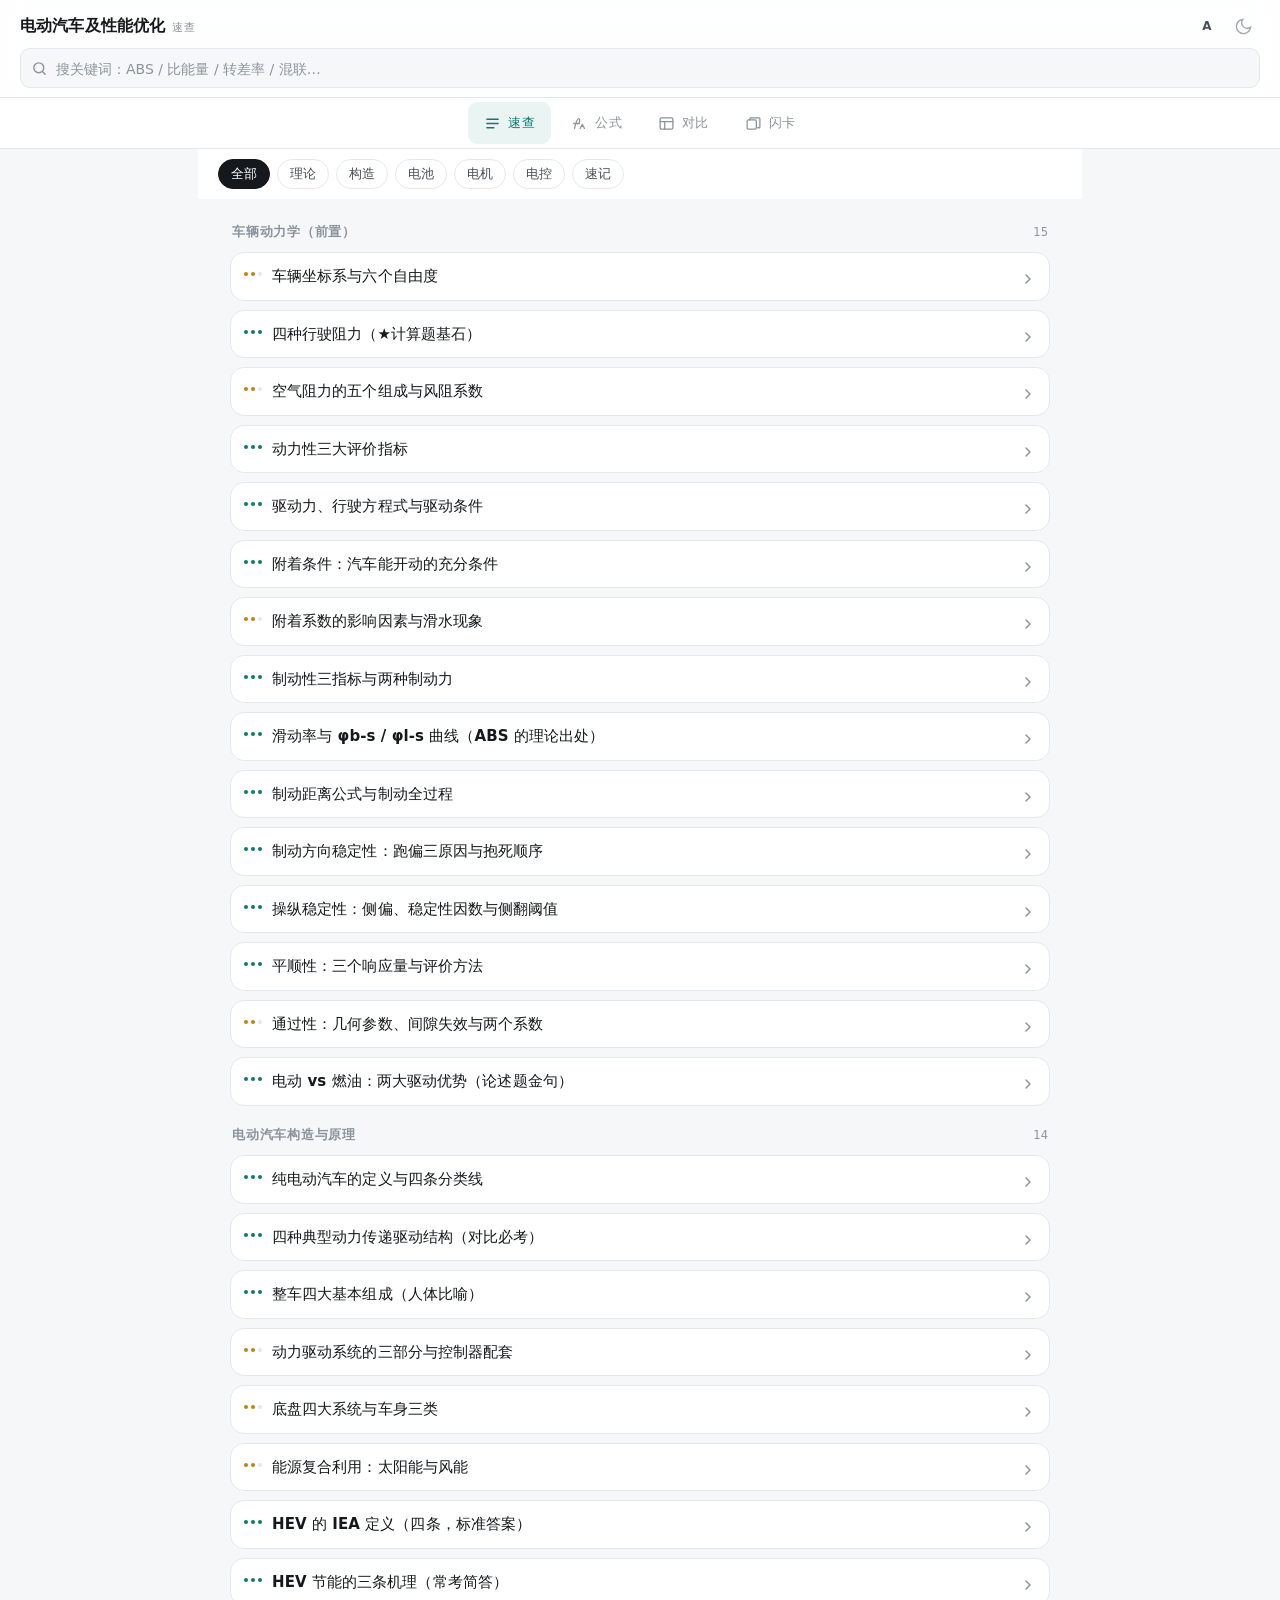
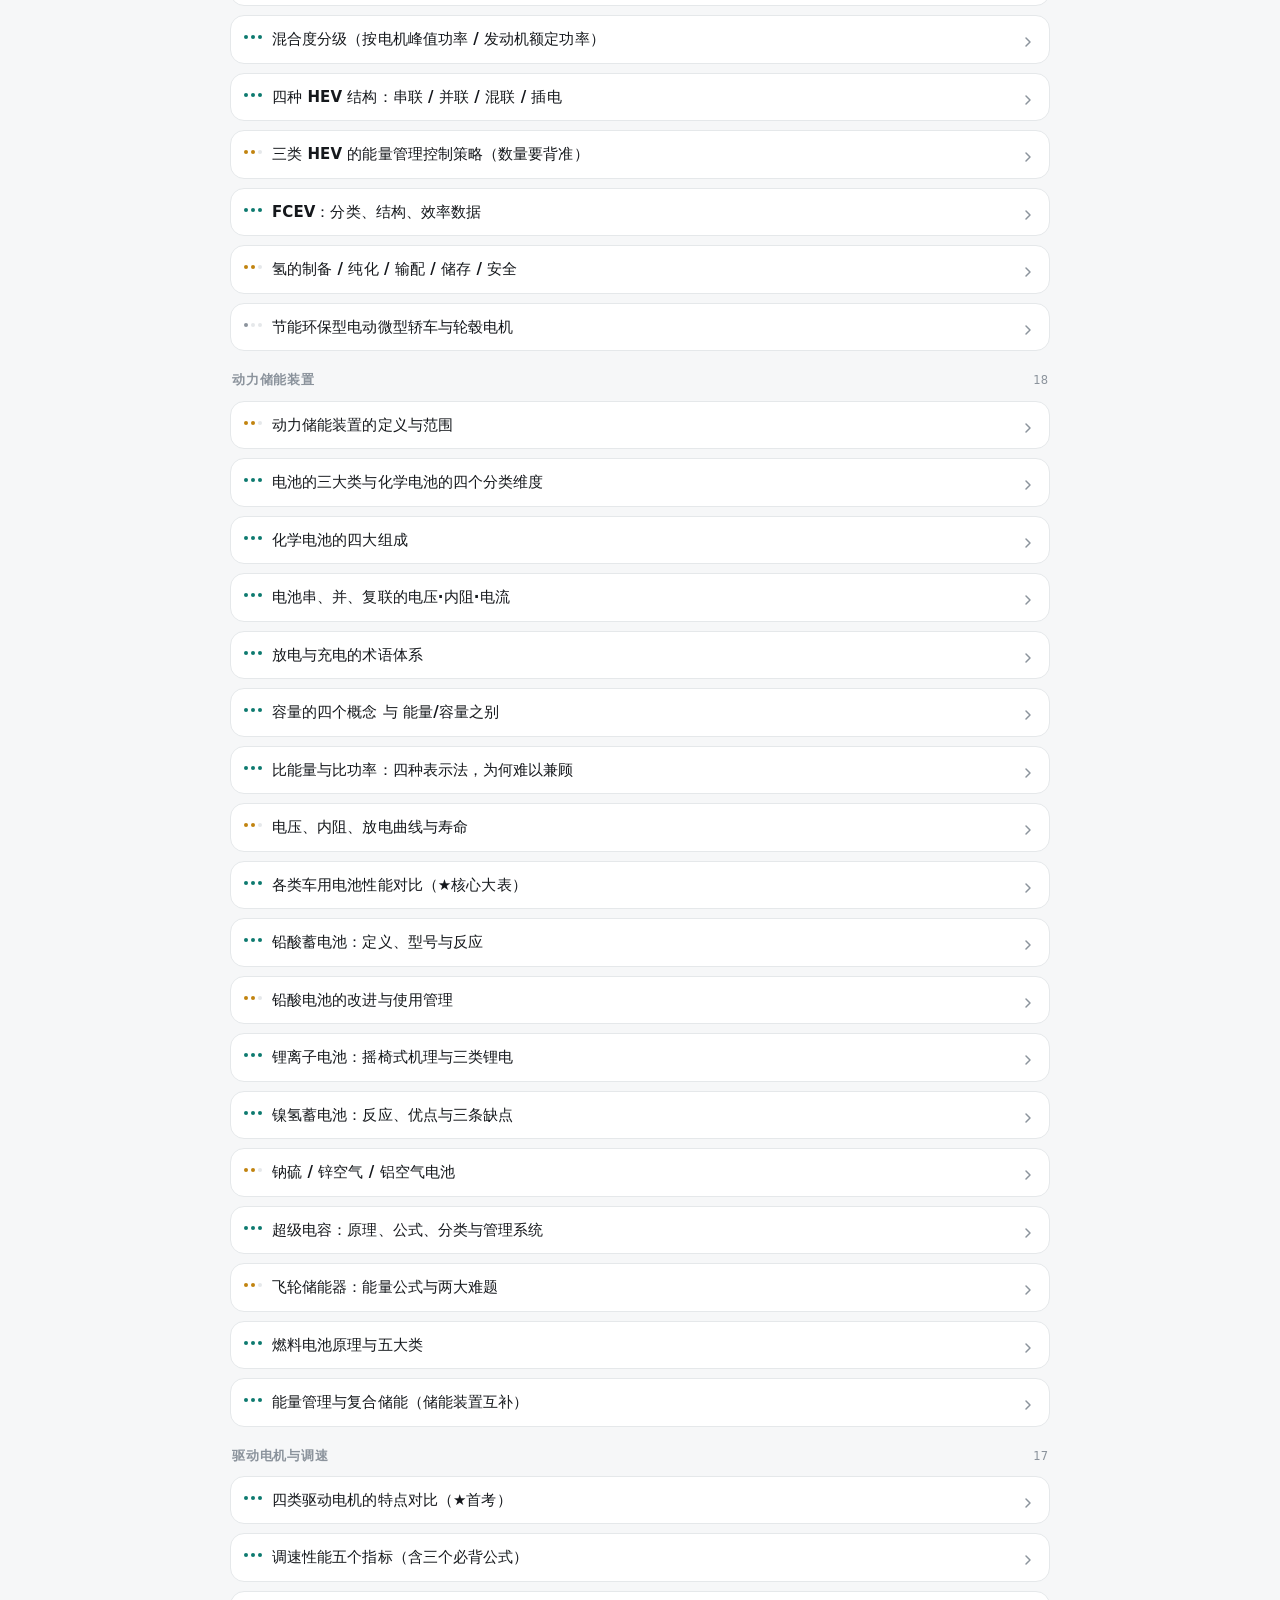
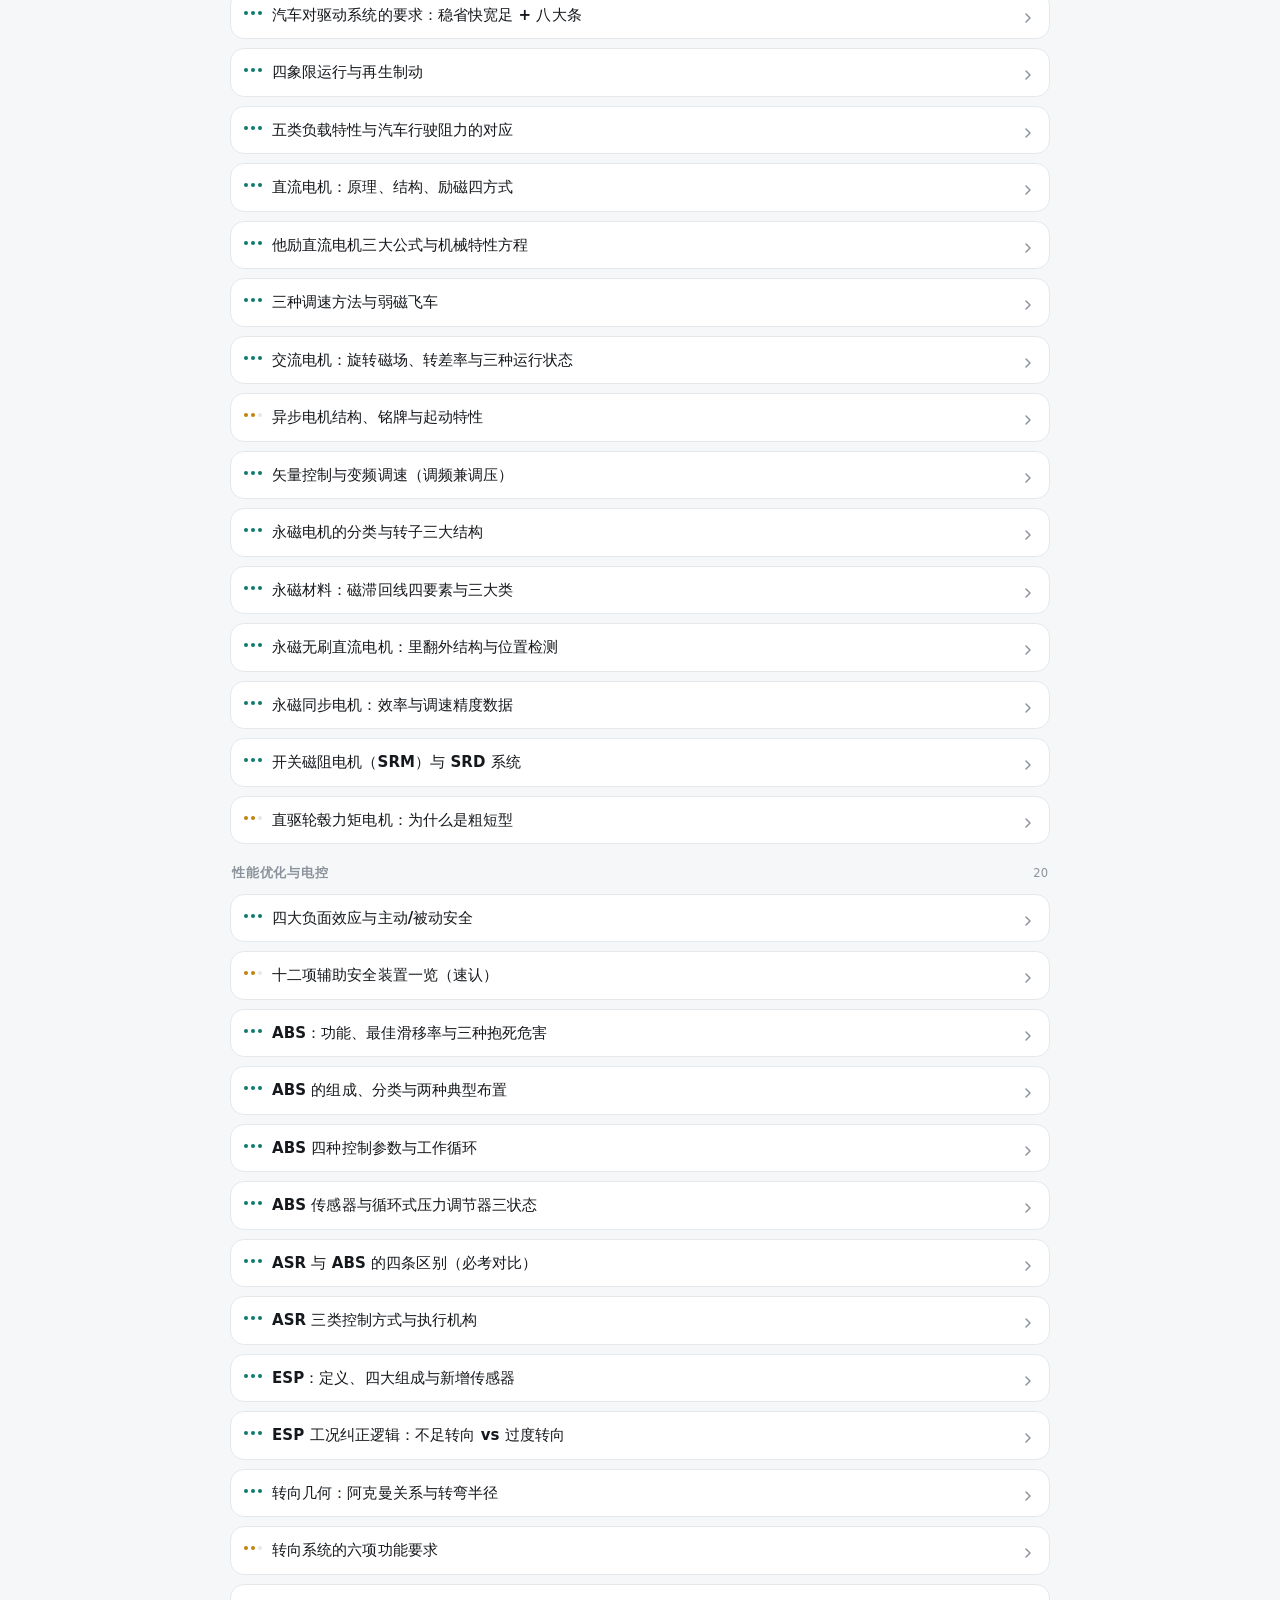
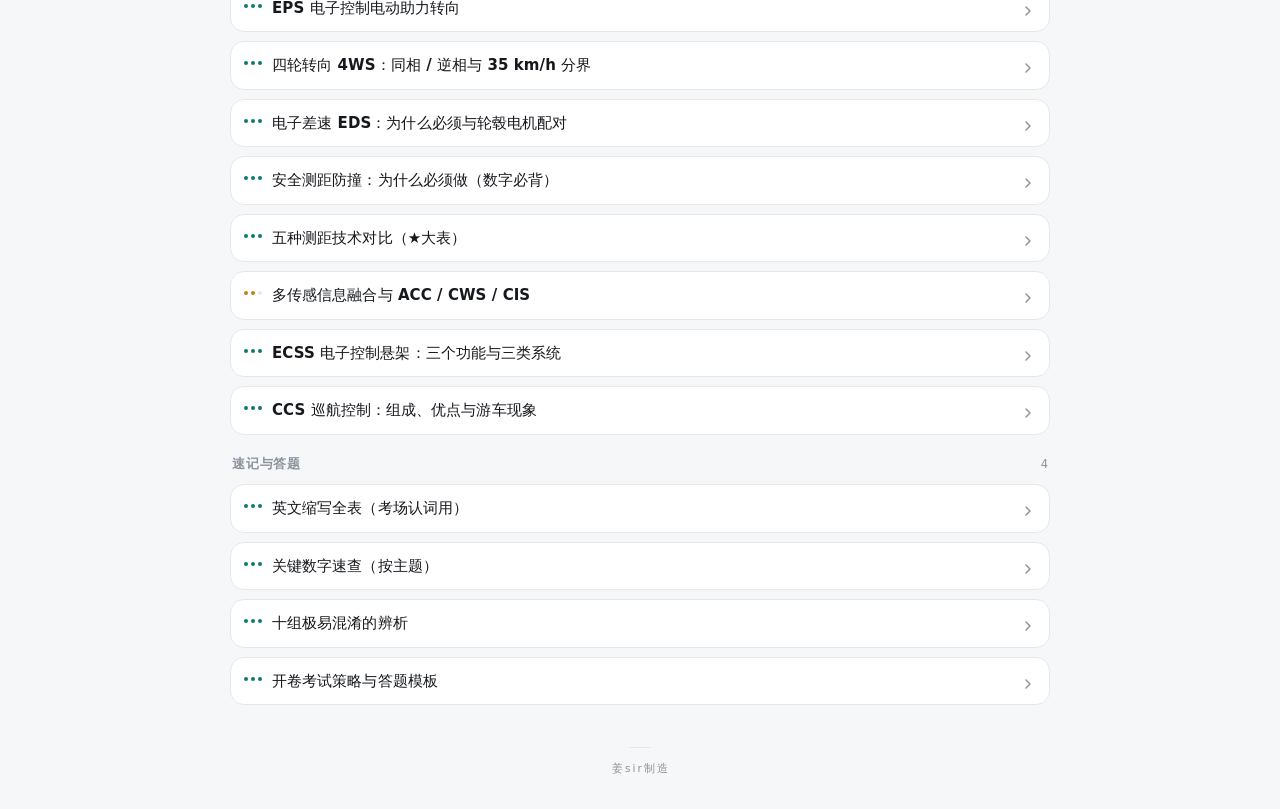
==== index.html @ 90e93830 "电动汽车及性能优化 · 开卷速查（静态站点）" ====
<!DOCTYPE html>
<html lang="zh-CN" data-theme="light" data-fs="m">
<head>
<meta charset="utf-8">
<meta name="viewport" content="width=device-width, initial-scale=1, viewport-fit=cover, maximum-scale=5">
<meta name="theme-color" content="#f6f7f8">
<meta name="format-detection" content="telephone=no">
<title>电动汽车及性能优化 · 开卷速查</title>
<link rel="stylesheet" href="style.css">
</head>
<body>

<header class="hdr" id="hdr">
  <div class="hdr-top">
    <div class="brand">
      <b>电动汽车及性能优化</b>
      <span id="crumb">速查</span>
    </div>
    <div class="tools">
      <button class="ibtn" id="btnFs" aria-label="字号"><span class="t" id="fsLabel">A</span></button>
      <button class="ibtn" id="btnTheme" aria-label="主题">
        <svg viewBox="0 0 24 24" fill="none" stroke="currentColor" stroke-width="1.7" stroke-linecap="round"><path d="M21 12.8A9 9 0 1 1 11.2 3a7 7 0 0 0 9.8 9.8Z"/></svg>
      </button>
    </div>
  </div>
  <div class="searchwrap">
    <div class="sbox" id="sbox">
      <svg viewBox="0 0 24 24" fill="none" stroke="currentColor" stroke-width="2" stroke-linecap="round"><circle cx="11" cy="11" r="7"/><path d="m20 20-3.5-3.5"/></svg>
      <input id="q" type="search" placeholder="搜关键词：ABS / 比能量 / 转差率 / 混联…" autocomplete="off" enterkeyhint="search">
      <button class="clr" id="clr" aria-label="清除">✕</button>
    </div>
  </div>
</header>

<nav class="nav" id="nav">
  <button data-tab="idx" class="on">
    <svg viewBox="0 0 24 24" fill="none" stroke="currentColor" stroke-width="1.8" stroke-linecap="round" stroke-linejoin="round"><path d="M4 6h16M4 12h16M4 18h10"/></svg>
    <span>速查</span>
  </button>
  <button data-tab="fm">
    <svg viewBox="0 0 24 24" fill="none" stroke="currentColor" stroke-width="1.8" stroke-linecap="round" stroke-linejoin="round"><path d="M5 19c2-9 4-14 6-14 1.6 0 1.7 3 .5 6M4 12h8M13 19l3-6 3 6M14.2 16h3.6"/></svg>
    <span>公式</span>
  </button>
  <button data-tab="tb">
    <svg viewBox="0 0 24 24" fill="none" stroke="currentColor" stroke-width="1.8" stroke-linecap="round" stroke-linejoin="round"><rect x="3" y="4" width="18" height="16" rx="2"/><path d="M3 9.5h18M9.5 9.5V20"/></svg>
    <span>对比</span>
  </button>
  <button data-tab="fc">
    <svg viewBox="0 0 24 24" fill="none" stroke="currentColor" stroke-width="1.8" stroke-linecap="round" stroke-linejoin="round"><rect x="3" y="7" width="13" height="13" rx="2"/><path d="M7 7V5a1 1 0 0 1 1-1h12a1 1 0 0 1 1 1v12a1 1 0 0 1-1 1h-2"/></svg>
    <span>闪卡</span>
  </button>
</nav>

<div class="chips" id="chips"></div>
<main id="view"></main>
<footer class="ft" id="ft" title="姜sir制造"><span>姜sir制造</span></footer>
<div class="toast" id="toast"></div>

<script src="data/d0-index.js"></script>
<script src="data/d1-theory.js"></script>
<script src="data/d2-struct.js"></script>
<script src="data/d3-battery.js"></script>
<script src="data/d4-motor.js"></script>
<script src="data/d5-ctrl.js"></script>
<script src="data/d6-quick.js"></script>
<script src="js/app.js"></script>
</body>
</html>
---- style.css ----
/* ===========================================================
   电动汽车及性能优化 · 开卷速查
   零依赖 / 移动优先 / file:// 可直接打开
   =========================================================== */

:root {
  --bg: #f6f7f8;
  --surface: #ffffff;
  --surface-2: #fbfbfc;
  --ink: #15181c;
  --ink-2: #464f58;
  --muted: #8b939c;
  --line: #e5e8ea;
  --line-2: #eff1f3;
  --accent: #0d7a6f;
  --accent-2: #0a5f57;
  --accent-weak: #eaf5f3;
  --warn: #b2461c;
  --warn-weak: #fdf1ea;
  --tip: #1f5f9e;
  --tip-weak: #eef4fb;
  --star: #c1830f;
  --r: 14px;
  --fs: 15.5px;
  --hdr-h: 0px;
  --nav-h: 0px;
  --font: -apple-system, BlinkMacSystemFont, "PingFang SC", "HarmonyOS Sans SC",
    "MiSans", "Source Han Sans SC", "Noto Sans CJK SC", "Microsoft YaHei",
    system-ui, sans-serif;
  --mono: "SF Mono", "JetBrains Mono", ui-monospace, "Cascadia Mono", Consolas, monospace;
  --math: "Cambria Math", "Latin Modern Math", Cambria, "Times New Roman", Georgia, serif;
}

html[data-theme="dark"] {
  --bg: #0e1013;
  --surface: #16191d;
  --surface-2: #1b1f24;
  --ink: #e8ecef;
  --ink-2: #b3bcc5;
  --muted: #78838d;
  --line: #262c32;
  --line-2: #1e2429;
  --accent: #46c9bb;
  --accent-2: #6fd9cd;
  --accent-weak: #122e2c;
  --warn: #e0794f;
  --warn-weak: #2c1a12;
  --tip: #7fb4e8;
  --tip-weak: #131f2c;
  --star: #e0a83c;
}

html[data-fs="s"] { --fs: 14px; }
html[data-fs="m"] { --fs: 15.5px; }
html[data-fs="l"] { --fs: 17px; }

* { box-sizing: border-box; -webkit-tap-highlight-color: transparent; }

html, body {
  margin: 0;
  padding: 0;
  background: var(--bg);
  color: var(--ink);
  font-family: var(--font);
  font-size: var(--fs);
  line-height: 1.72;
  -webkit-font-smoothing: antialiased;
  text-rendering: optimizeLegibility;
}

body { padding-bottom: calc(64px + env(safe-area-inset-bottom)); }

button {
  font-family: inherit;
  font-size: inherit;
  color: inherit;
  background: none;
  border: 0;
  padding: 0;
  cursor: pointer;
}

/* ---------------- 顶栏 ---------------- */
.hdr {
  position: sticky;
  top: 0;
  z-index: 40;
  background: var(--surface);
  background: color-mix(in srgb, var(--surface) 88%, transparent);
  backdrop-filter: saturate(180%) blur(14px);
  -webkit-backdrop-filter: saturate(180%) blur(14px);
  border-bottom: 1px solid var(--line);
}

.hdr-top {
  display: flex;
  align-items: center;
  gap: 8px;
  padding: 9px 12px 5px;
}

.brand {
  display: flex;
  align-items: baseline;
  gap: 7px;
  min-width: 0;
  flex: 1;
}
.brand b {
  font-size: 15px;
  font-weight: 650;
  letter-spacing: 0.01em;
  white-space: nowrap;
}
.brand span {
  font-size: 11px;
  color: var(--muted);
  letter-spacing: 0.04em;
  white-space: nowrap;
  overflow: hidden;
  text-overflow: ellipsis;
}

.tools { display: flex; align-items: center; gap: 2px; }

.ibtn {
  width: 34px;
  height: 34px;
  display: grid;
  place-items: center;
  border-radius: 9px;
  color: var(--ink-2);
  transition: background 0.15s, color 0.15s;
}
.ibtn:active { background: var(--line-2); }
.ibtn svg { width: 19px; height: 19px; display: block; }
.ibtn .t { font-size: 12px; font-weight: 700; letter-spacing: 0.02em; }

/* 搜索 */
.searchwrap { padding: 0 12px 9px; }
.sbox {
  display: flex;
  align-items: center;
  gap: 8px;
  height: 40px;
  padding: 0 10px;
  background: var(--bg);
  border: 1px solid var(--line);
  border-radius: 10px;
  transition: border-color 0.15s, background 0.15s;
}
.sbox:focus-within { border-color: var(--accent); background: var(--surface); }
.sbox svg { width: 17px; height: 17px; color: var(--muted); flex: none; }
.sbox input {
  flex: 1;
  min-width: 0;
  border: 0;
  outline: 0;
  background: none;
  font-family: inherit;
  font-size: 16px;
  color: var(--ink);
  padding: 0;
}
.sbox input::placeholder { color: var(--muted); font-size: 14px; }
.sbox .clr {
  width: 22px; height: 22px; display: none; place-items: center;
  border-radius: 50%; background: var(--line); color: var(--ink-2);
  font-size: 13px; line-height: 1;
}
.sbox.has .clr { display: grid; }

/* ---------------- 模块条 ---------------- */
.chips {
  display: flex;
  gap: 7px;
  overflow-x: auto;
  padding: 9px 12px;
  scrollbar-width: none;
  -webkit-overflow-scrolling: touch;
  border-bottom: 1px solid var(--line);
  background: var(--surface);
  position: sticky;
  top: calc(var(--hdr-h) + var(--nav-h));
  z-index: 30;
}
.chips::-webkit-scrollbar { display: none; }
.chip {
  flex: none;
  padding: 5px 12px;
  border-radius: 999px;
  border: 1px solid var(--line);
  color: var(--ink-2);
  font-size: 13px;
  white-space: nowrap;
  transition: all 0.15s;
}
.chip.on { background: var(--ink); border-color: var(--ink); color: var(--surface); }
.chip:active { transform: scale(0.97); }

/* ---------------- 主体 ---------------- */
main { padding: 12px 12px 26px; max-width: 860px; margin: 0 auto; }

.sec-h {
  display: flex;
  align-items: baseline;
  justify-content: space-between;
  gap: 10px;
  margin: 18px 2px 9px;
}
.sec-h:first-child { margin-top: 4px; }
.sec-h h2 {
  margin: 0;
  font-size: 13px;
  font-weight: 650;
  letter-spacing: 0.06em;
  color: var(--muted);
  text-transform: lowercase;
}
.sec-h .cnt { font-size: 11.5px; color: var(--muted); font-variant-numeric: tabular-nums; }

/* 卡片 */
.card {
  background: var(--surface);
  border: 1px solid var(--line);
  border-radius: var(--r);
  margin-bottom: 9px;
  overflow: hidden;
  transition: border-color 0.18s;
}
.card.open { border-color: var(--accent); border-color: color-mix(in srgb, var(--accent) 42%, var(--line)); }

.card-h {
  display: flex;
  align-items: flex-start;
  gap: 10px;
  width: 100%;
  padding: 12px 13px;
  text-align: left;
  min-height: 46px;
}
.card-h .ttl {
  flex: 1;
  font-size: 15px;
  font-weight: 560;
  line-height: 1.5;
  letter-spacing: 0.005em;
}
.card-h .ttl em {
  font-style: normal;
  color: var(--muted);
  font-size: 12px;
  font-weight: 400;
  margin-left: 6px;
}
.dots { display: flex; gap: 3px; padding-top: 7px; flex: none; }
.dots i {
  width: 4px; height: 4px; border-radius: 50%;
  background: var(--line);
}
.dots i.on { background: var(--accent); }
.dots.l2 i.on { background: var(--star); }
.dots.l1 i.on { background: var(--muted); }

.chev {
  flex: none;
  width: 16px; height: 16px;
  margin-top: 6px;
  color: var(--muted);
  transition: transform 0.22s cubic-bezier(0.4, 0, 0.2, 1);
}
.card.open .chev { transform: rotate(90deg); }

.card-b {
  display: none;
  padding: 0 13px 13px;
  font-size: 14.6px;
  color: var(--ink-2);
  animation: fade 0.18s ease;
}
.card.open .card-b { display: block; }
@keyframes fade { from { opacity: 0; transform: translateY(-2px); } to { opacity: 1; } }

.card-b > *:first-child { margin-top: 0; }
.card-b p { margin: 8px 0; }
.card-b ul, .card-b ol { margin: 7px 0; padding-left: 20px; }
.card-b li { margin: 4px 0; }
.card-b li::marker { color: var(--muted); }
.card-b b, .card-b strong { color: var(--ink); font-weight: 620; }

.src {
  display: inline-block;
  margin-top: 10px;
  font-size: 11px;
  color: var(--muted);
  font-family: var(--mono);
  letter-spacing: 0.02em;
}

/* 键值表 */
.kv { margin: 8px 0; }
.kv > div {
  display: grid;
  grid-template-columns: 5.6em 1fr;
  gap: 10px;
  padding: 7px 0;
  border-top: 1px dashed var(--line);
}
.kv > div:first-child { border-top: 0; padding-top: 0; }
.kv .k { color: var(--ink); font-weight: 560; font-size: 14px; }
.kv .v { color: var(--ink-2); font-size: 14px; }

/* 表格 */
.tw {
  overflow-x: auto;
  -webkit-overflow-scrolling: touch;
  margin: 10px 0;
  border: 1px solid var(--line);
  border-radius: 10px;
  background: var(--surface);
}
table {
  border-collapse: collapse;
  width: 100%;
  font-size: 13px;
  line-height: 1.55;
}
th {
  background: var(--surface-2);
  font-weight: 620;
  font-size: 12.5px;
  text-align: left;
  padding: 8px 9px;
  white-space: nowrap;
  color: var(--ink);
  border-bottom: 1px solid var(--line);
}
td {
  padding: 7px 9px;
  border-top: 1px solid var(--line-2);
  vertical-align: top;
  color: var(--ink-2);
}
tr:first-child td { border-top: 0; }
td b { color: var(--ink); }
.tnum { font-variant-numeric: tabular-nums; font-family: var(--mono); font-size: 12px; }

/* 公式 */
.fm {
  margin: 9px 0;
  padding: 10px 12px;
  background: var(--accent-weak);
  border-left: 2.5px solid var(--accent);
  border-radius: 0 9px 9px 0;
}
.fm .eq {
  font-family: var(--math);
  font-size: 16px;
  line-height: 1.95;
  color: var(--ink);
  display: flex;
  flex-wrap: wrap;
  align-items: center;
  gap: 3px;
  word-break: break-word;
}
.fm .eq i { font-style: italic; }
.fm .note {
  font-size: 12px;
  color: var(--ink-2);
  margin-top: 5px;
  line-height: 1.6;
}
.fr {
  display: inline-flex;
  flex-direction: column;
  align-items: center;
  vertical-align: -0.42em;
  margin: 0 2px;
  font-size: 0.94em;
  line-height: 1.25;
}
.fr > b {
  font-weight: 400;
  border-bottom: 1px solid currentColor;
  padding: 0 3px 1px;
}
.fr > u { text-decoration: none; padding: 1px 3px 0; }

/* 标注块 */
.warn, .tip, .ex { margin: 9px 0; padding: 9px 11px; border-radius: 10px; font-size: 13.6px; line-height: 1.68; }
.warn { background: var(--warn-weak); color: var(--ink-2); border-left: 2.5px solid var(--warn); }
.tip { background: var(--tip-weak); color: var(--ink-2); border-left: 2.5px solid var(--tip); }
.ex { background: var(--surface-2); border: 1px dashed var(--line); color: var(--ink-2); }
.warn b, .tip b, .ex b { color: var(--ink); }
.warn::before, .tip::before, .ex::before {
  display: block;
  font-size: 10.5px;
  font-weight: 700;
  letter-spacing: 0.1em;
  margin-bottom: 3px;
  opacity: 0.8;
}
.warn::before { content: "易错"; color: var(--warn); }
.tip::before { content: "要点"; color: var(--tip); }
.ex::before { content: "答法"; color: var(--muted); }

.hl { background: linear-gradient(transparent 58%, color-mix(in srgb, var(--accent) 26%, transparent) 58%); color: var(--ink); }
.n { font-family: var(--mono); font-size: 0.92em; font-variant-numeric: tabular-nums; color: var(--ink); background: var(--line-2); padding: 0 4px; border-radius: 4px; }
mark { background: color-mix(in srgb, var(--star) 30%, transparent); color: inherit; border-radius: 3px; padding: 0 1px; }

/* 搜索结果 */
.empty { text-align: center; padding: 46px 20px; color: var(--muted); font-size: 13.5px; }

/* 底部导航 */
.nav {
  position: fixed;
  left: 0; right: 0; bottom: 0;
  z-index: 50;
  display: grid;
  grid-template-columns: repeat(4, 1fr);
  background: var(--surface);
  background: color-mix(in srgb, var(--surface) 92%, transparent);
  backdrop-filter: saturate(180%) blur(14px);
  -webkit-backdrop-filter: saturate(180%) blur(14px);
  border-top: 1px solid var(--line);
  padding-bottom: env(safe-area-inset-bottom);
}
.nav button {
  display: flex;
  flex-direction: column;
  align-items: center;
  justify-content: center;
  gap: 2px;
  height: 56px;
  color: var(--muted);
  font-size: 10.5px;
  letter-spacing: 0.03em;
  transition: color 0.15s;
}
.nav button svg { width: 21px; height: 21px; }
.nav button.on { color: var(--accent); }

/* 闪卡 */
.fcwrap { max-width: 560px; margin: 0 auto; padding: 8px 0 0; }
.fcbar { display: flex; align-items: center; gap: 10px; padding: 2px 2px 12px; font-size: 12px; color: var(--muted); }
.fcbar .prog { flex: 1; height: 3px; background: var(--line); border-radius: 2px; overflow: hidden; }
.fcbar .prog i { display: block; height: 100%; background: var(--accent); width: 0; transition: width 0.3s; }

.fc {
  position: relative;
  min-height: 44vh;
  background: var(--surface);
  border: 1px solid var(--line);
  border-radius: 18px;
  padding: 22px 20px;
  display: flex;
  flex-direction: column;
  justify-content: center;
  transition: transform 0.2s;
}
.fc:active { transform: scale(0.995); }
.fc .q { font-size: 18px; font-weight: 620; line-height: 1.6; }
.fc .a {
  margin-top: 16px;
  padding-top: 15px;
  border-top: 1px dashed var(--line);
  font-size: 14.5px;
  color: var(--ink-2);
  line-height: 1.75;
  display: none;
}
.fc.show .a { display: block; animation: fade 0.2s; }
.fc .a b { color: var(--ink); }
.fc .tap { font-size: 12px; color: var(--muted); margin-top: 18px; text-align: center; }
.fc.show .tap { display: none; }

.fcbtns { display: grid; grid-template-columns: 1fr 1fr 1fr; gap: 8px; margin-top: 12px; }
.fcbtns button {
  height: 44px;
  border-radius: 11px;
  border: 1px solid var(--line);
  font-size: 13.5px;
  color: var(--ink-2);
  background: var(--surface);
}
.fcbtns button:active { background: var(--line-2); }
.fcbtns .ok { color: var(--surface); background: var(--accent); border-color: var(--accent); }
.fcbtns .ok:active { background: var(--accent-2); }

/* toast */
.toast {
  position: fixed;
  left: 50%;
  bottom: calc(80px + env(safe-area-inset-bottom));
  transform: translate(-50%, 12px);
  background: var(--ink);
  color: var(--surface);
  font-size: 13px;
  padding: 8px 15px;
  border-radius: 999px;
  opacity: 0;
  pointer-events: none;
  transition: all 0.22s;
  z-index: 90;
}
.toast.on { opacity: 1; transform: translate(-50%, 0); }

/* 桌面适配 */
@media (min-width: 820px) {
  .brand b { font-size: 16px; }
  main { padding: 18px 20px 30px; }
  .chips { padding: 10px 20px; }
  .hdr-top, .searchwrap { padding-left: 20px; padding-right: 20px; }
  body { padding-bottom: 24px; }
  :root { --nav-h: 50px; }
  .nav {
    position: sticky;
    top: var(--hdr-h);
    bottom: auto;
    max-width: none;
    border-top: 0;
    border-bottom: 1px solid var(--line);
    grid-template-columns: repeat(4, auto);
    justify-content: center;
    gap: 4px;
    padding: 4px 12px;
    background: var(--surface);
  }
  .nav button { flex-direction: row; gap: 7px; height: 42px; padding: 0 16px; font-size: 13px; border-radius: 9px; }
  .nav button svg { width: 17px; height: 17px; }
  .nav button.on { background: var(--accent-weak); }
  .fc { min-height: 320px; }
}

@media print {
  .hdr, .nav, .chips { display: none; }
  body { padding: 0; background: #fff; }
  .card { break-inside: avoid; }
  .card-b { display: block !important; }
}

/* ---------- 搜索结果摘要 ---------- */
.h-m { font-size: 11px; color: var(--muted); margin-left: 7px; font-weight: 400; }
.h-s {
  display: -webkit-box;
  -webkit-line-clamp: 2;
  -webkit-box-orient: vertical;
  overflow: hidden;
  font-size: 12.5px;
  color: var(--ink-2);
  margin-top: 4px;
  font-weight: 400;
  line-height: 1.6;
}

/* ---------- 公式 / 对比表 视图 ---------- */
.blk-h {
  display: block;
  padding: 13px 13px 0;
  font-size: 14.5px;
  font-weight: 620;
  color: var(--ink);
  line-height: 1.5;
}
.blk-src {
  display: block;
  font-family: var(--mono);
  font-size: 10.5px;
  color: var(--muted);
  font-weight: 400;
  margin-top: 3px;
  letter-spacing: 0.02em;
}
.card > .fm { margin: 10px 13px; }
.card > .tw { margin: 10px 13px; }
.card > .kv { margin: 10px 13px; }
.card > .fm:first-of-type { margin-top: 9px; }
.card > .fm:last-child, .card > .tw:last-child { margin-bottom: 13px; }
.card > .blk-h + .fm, .card > .blk-h + .tw { margin-top: 8px; }

.fchint { text-align: center; font-size: 11px; color: var(--muted); margin-top: 18px; letter-spacing: 0.02em; }
@media (max-width: 819px) { .fchint { display: none; } }

.empty { line-height: 2; }

/* ---------- 桌面：模块条与内容对齐 ---------- */
@media (min-width: 820px) {
  .chips { max-width: 884px; margin: 0 auto; padding-left: 20px; padding-right: 20px; border-bottom: 0; }
}

/* ---------- 闪卡版式修正 ---------- */
.fc {
  justify-content: flex-start;
  min-height: 300px;
  padding: 26px 20px 18px;
}
.fc .q { font-size: 17.5px; }
.fc .tap { margin-top: auto; padding-top: 22px; }
.fc .a { margin-top: 14px; }

/* ---------- 公式视图：减轻嵌套框感 ---------- */
.card > .fm {
  background: transparent;
  border-left: 0;
  border-radius: 0;
  padding: 0;
  margin: 12px 13px;
  padding-left: 11px;
  border-left: 2px solid color-mix(in srgb, var(--accent) 35%, transparent);
}

/* 闪卡：内容自适应高度，提示语紧随问句 */
.fc { min-height: 0; padding: 22px 20px 20px; }
.fc .q { font-size: 17px; line-height: 1.65; }
.fc .tap {
  margin-top: 16px;
  padding-top: 0;
  text-align: left;
  font-size: 11.5px;
  letter-spacing: 0.04em;
}
.fc.show .q { font-size: 15px; color: var(--ink-2); }
.fc .a { margin-top: 12px; padding-top: 12px; }

/* ---------- 页脚署名 ---------- */
.ft {
  max-width: 860px;
  margin: 0 auto;
  padding: 2px 12px 14px;
  text-align: center;
  font-size: 10.5px;
  letter-spacing: 0.18em;
  color: var(--muted);
  -webkit-user-select: none;
  user-select: none;
}
.ft span {
  position: relative;
  display: inline-block;
  padding-top: 13px;
  transition: color 0.2s;
}
.ft span::before {
  content: "";
  position: absolute;
  top: 1px;
  left: 50%;
  transform: translateX(-50%);
  width: 22px;
  height: 1px;
  background: var(--line);
}
.ft:active span { color: var(--accent); }
@media (min-width: 820px) {
  .ft { padding-bottom: 8px; letter-spacing: 0.2em; }
}

/* 字间距补偿：让署名在视觉上真正居中 */
.ft span { text-indent: 0.18em; }
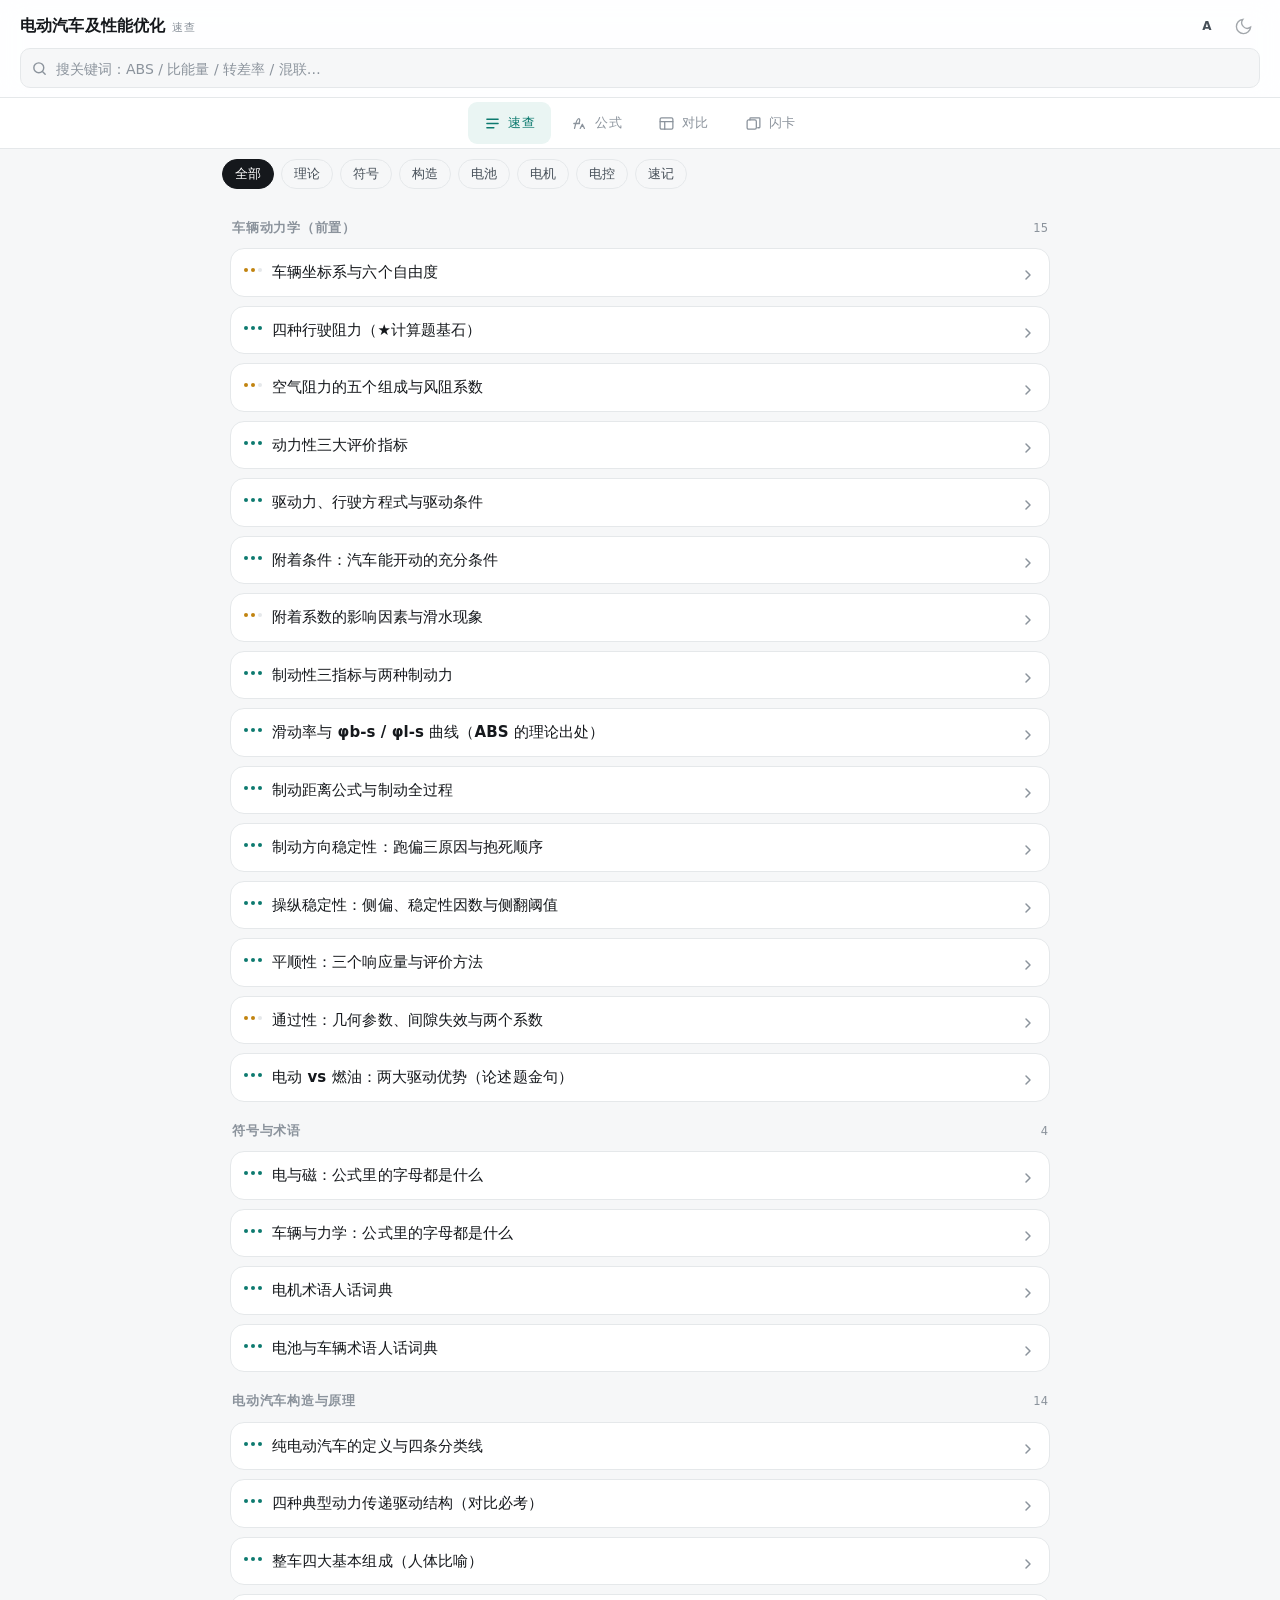
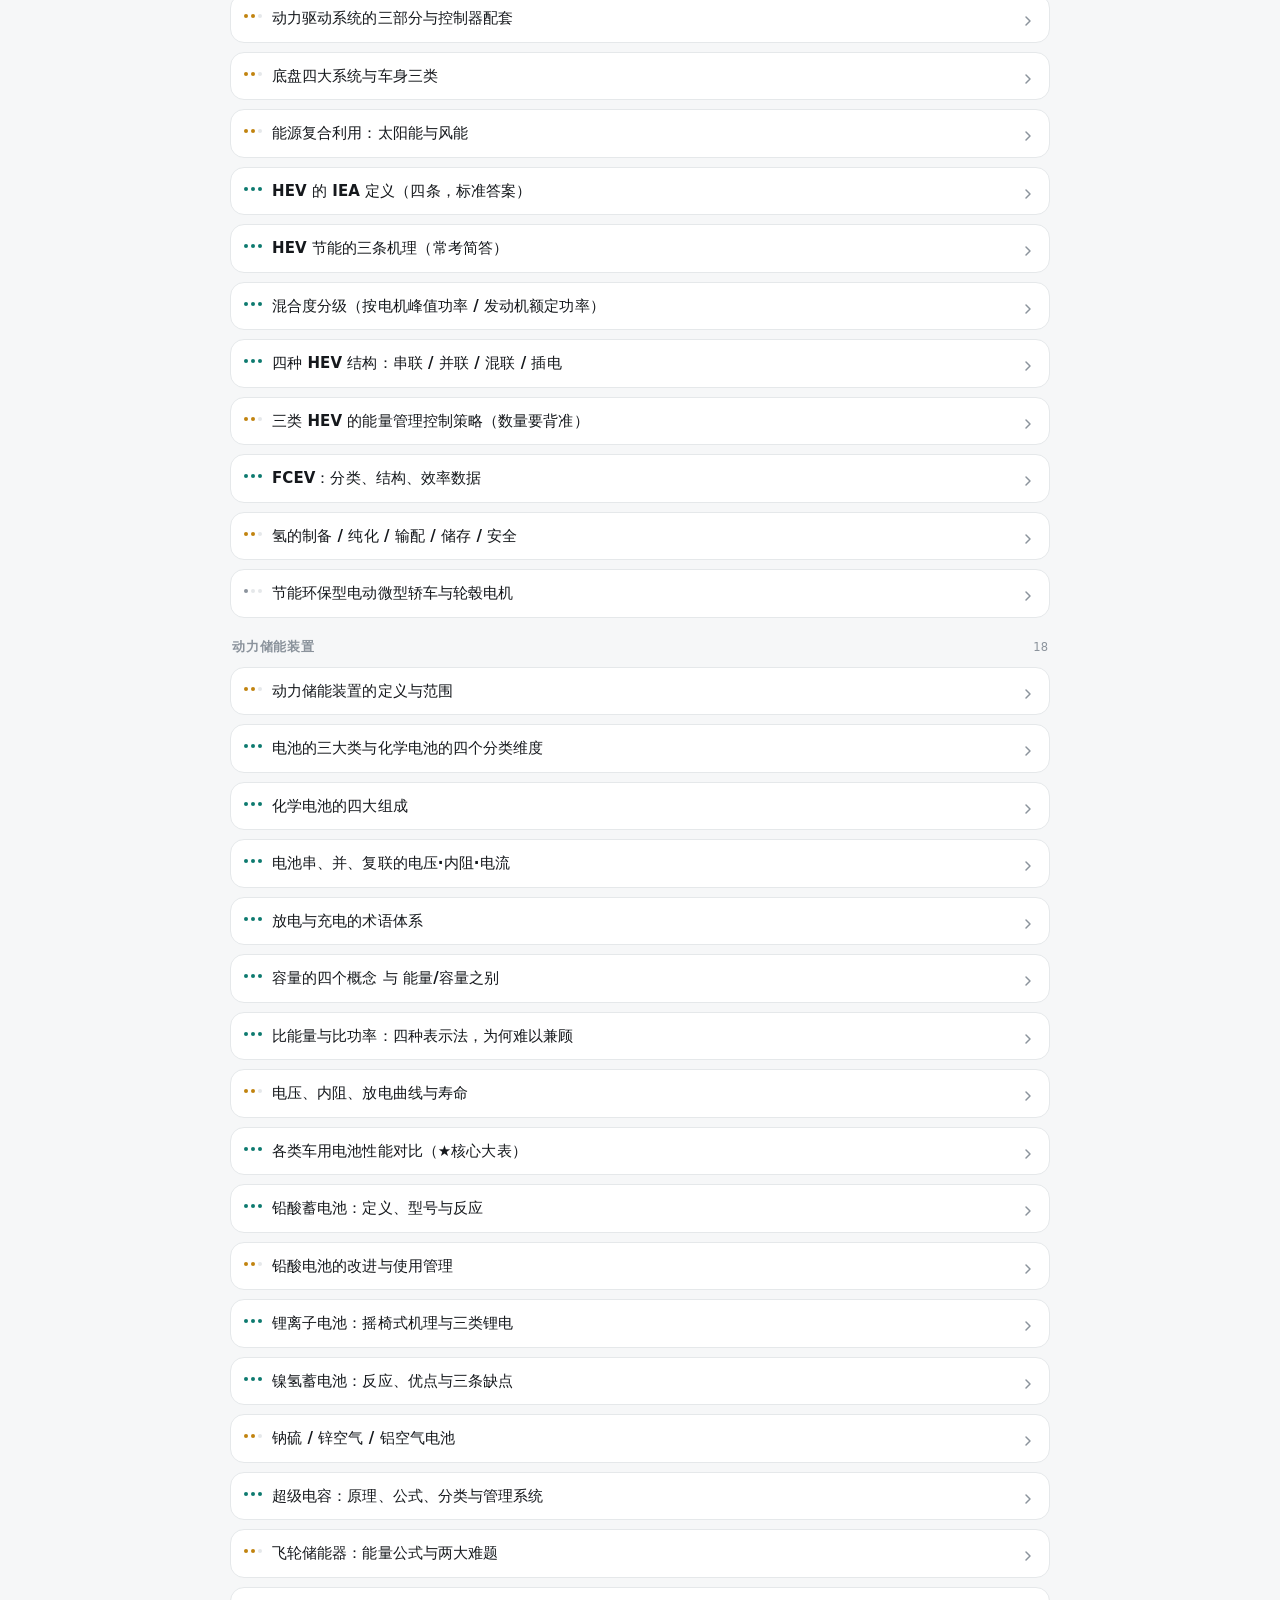
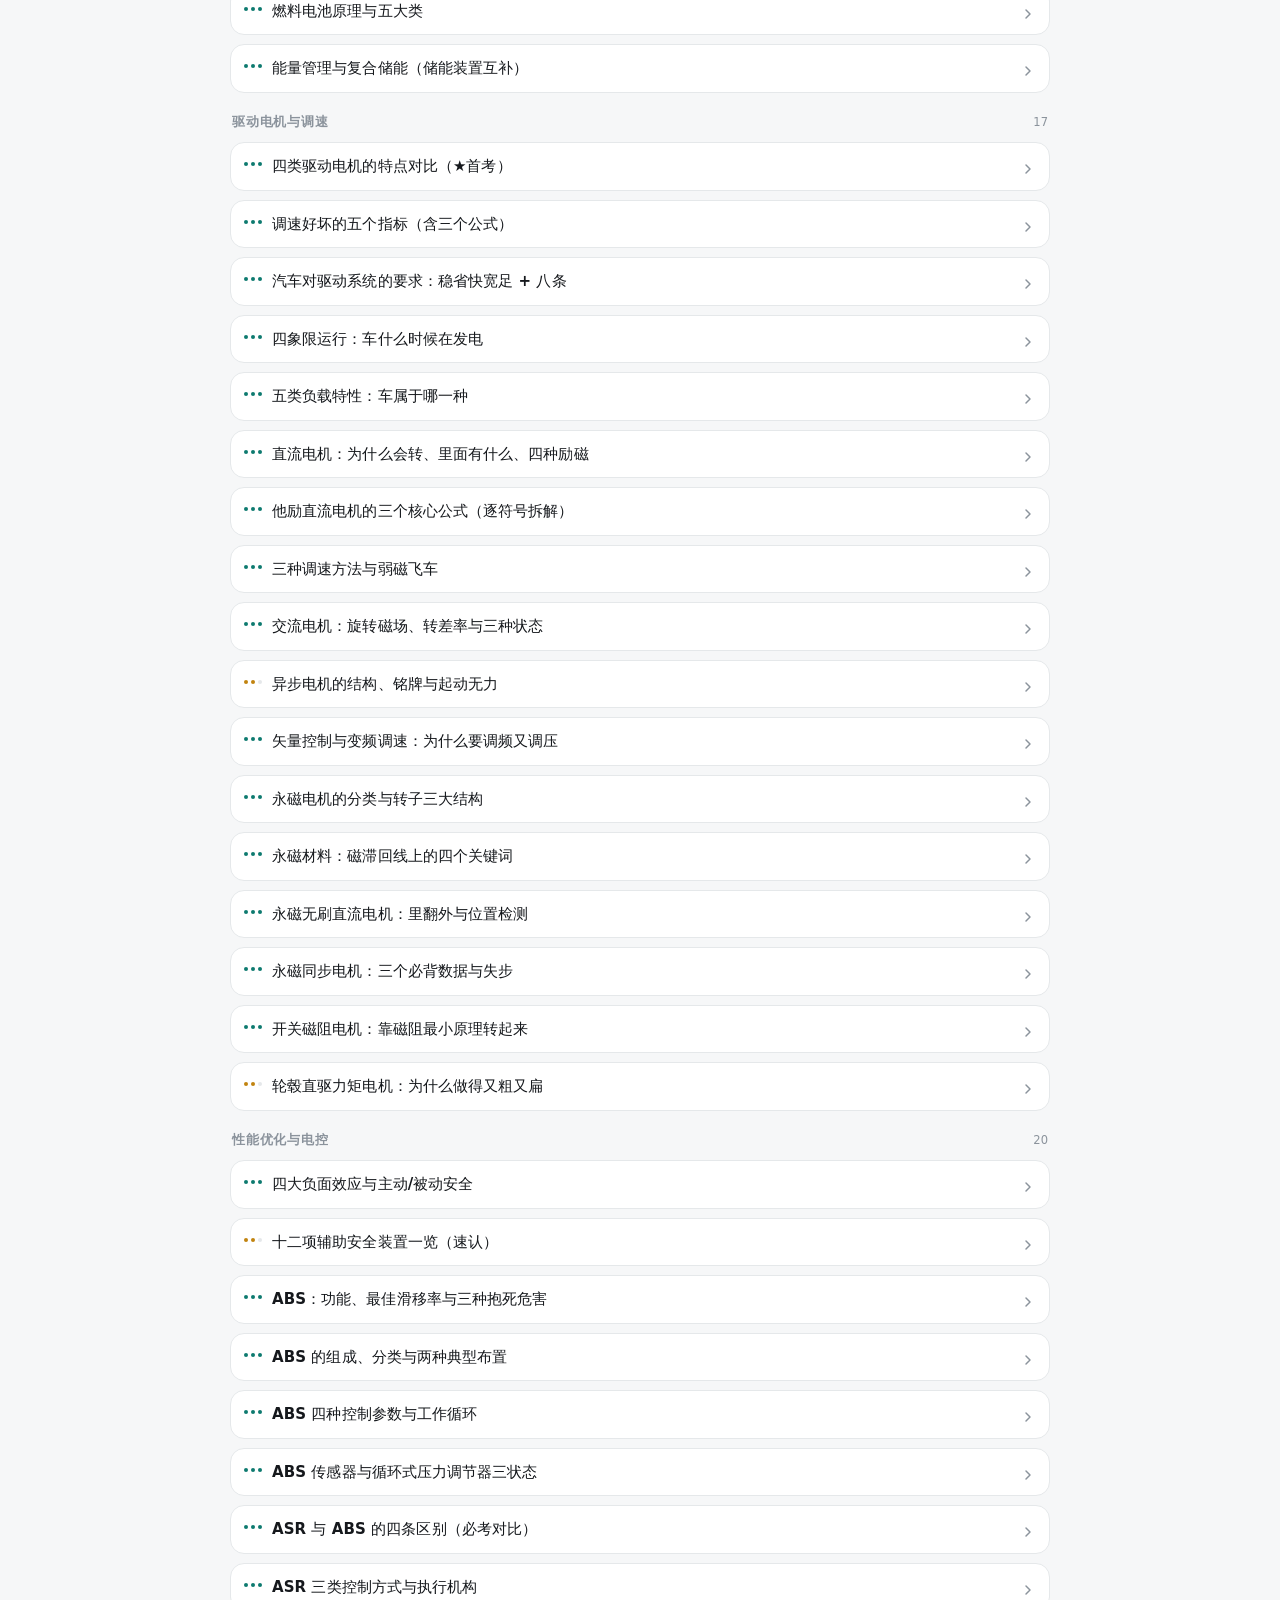
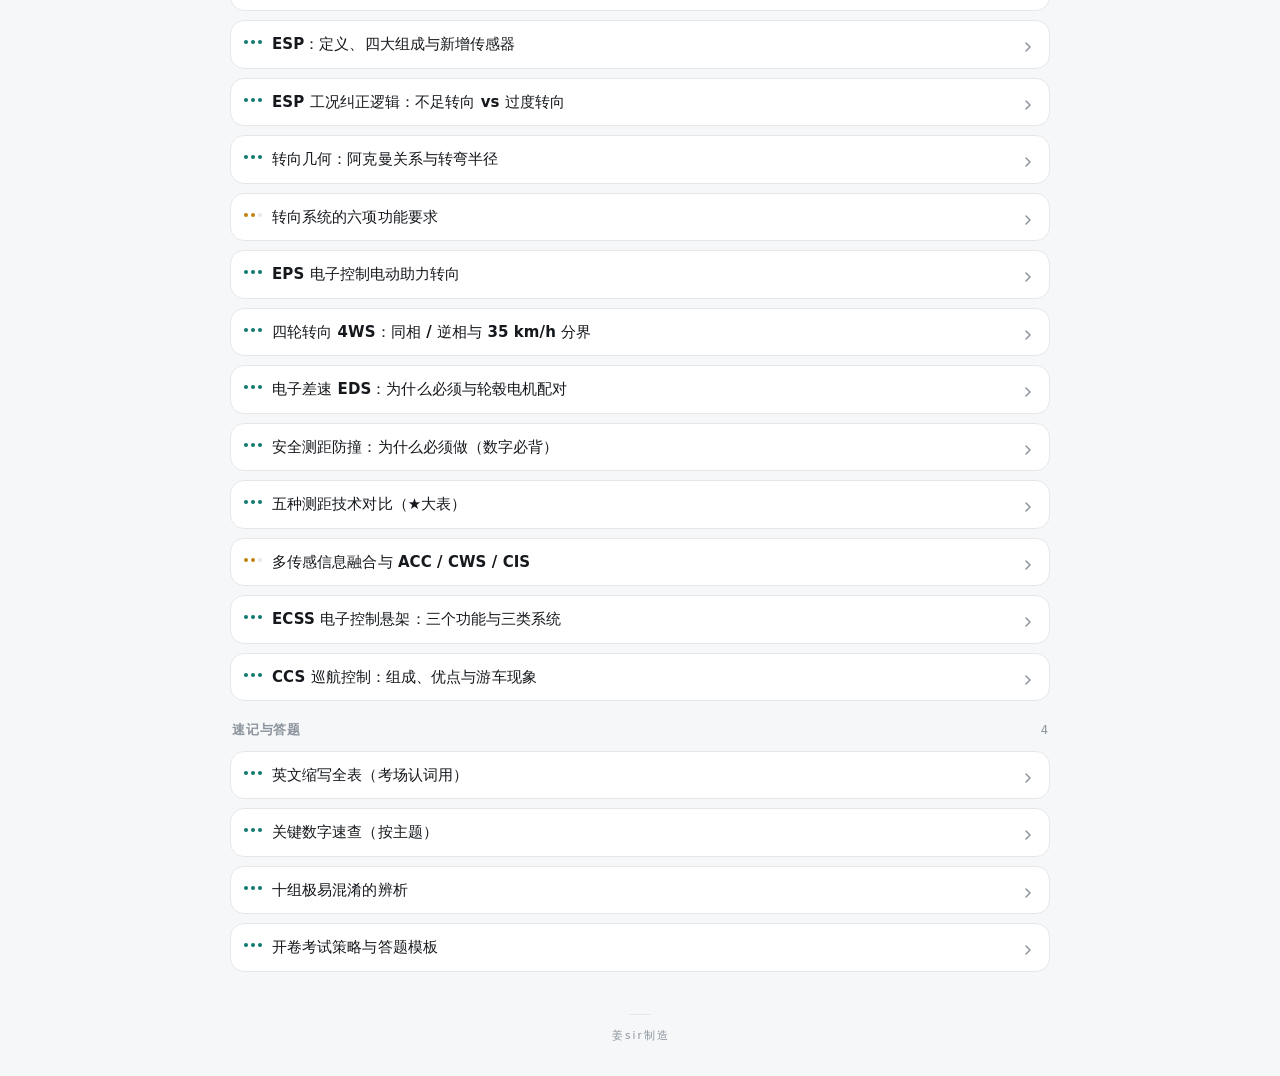
==== commit 344c41c9: "增加符号与术语模块；公式补读法、符号与单位" ====
--- a/index.html
+++ b/index.html
@@ -63,6 +63,7 @@
 <script src="data/d4-motor.js"></script>
 <script src="data/d5-ctrl.js"></script>
 <script src="data/d6-quick.js"></script>
+<script src="data/d7-gloss.js"></script>
 <script src="js/app.js"></script>
 </body>
 </html>
--- a/style.css
+++ b/style.css
@@ -586,7 +586,10 @@
 
 /* ---------- 桌面：模块条与内容对齐 ---------- */
 @media (min-width: 820px) {
-  .chips { max-width: 884px; margin: 0 auto; padding-left: 20px; padding-right: 20px; border-bottom: 0; }
+  .chips {
+    max-width: 860px; margin: 0 auto; padding: 10px 12px 6px; border-bottom: 0;
+    background: transparent;
+  }
 }
 
 /* ---------- 闪卡版式修正 ---------- */
@@ -658,3 +661,70 @@
 
 /* 字间距补偿：让署名在视觉上真正居中 */
 .ft span { text-indent: 0.18em; }
+
+/* ---------- 白话开场 & 符号说明 ---------- */
+.plain {
+  margin: 8px 0 10px;
+  padding: 10px 12px 10px 13px;
+  background: var(--surface-2);
+  border: 1px solid var(--line);
+  border-radius: 10px;
+  font-size: 14.3px;
+  line-height: 1.75;
+  color: var(--ink-2);
+}
+.plain::before {
+  content: "一句话看懂";
+  display: block;
+  font-size: 10.5px;
+  font-weight: 700;
+  letter-spacing: 0.1em;
+  color: var(--accent);
+  margin-bottom: 3px;
+  opacity: 0.85;
+}
+.plain b { color: var(--ink); }
+
+.sym {
+  margin: 8px 0 4px;
+  padding-left: 10px;
+  border-left: 2px solid var(--line);
+  font-size: 12.8px;
+  line-height: 1.85;
+  color: var(--ink-2);
+}
+.sym i, .sym var {
+  font-family: var(--math);
+  font-style: italic;
+  font-size: 1.05em;
+  color: var(--ink);
+  padding: 0 1px;
+}
+.sym b { color: var(--ink); font-weight: 600; }
+.sym .u { color: var(--muted); font-size: 11.5px; }
+
+.read {
+  margin: 6px 0 2px;
+  font-size: 13.2px;
+  line-height: 1.75;
+  color: var(--ink-2);
+}
+.read b { color: var(--ink); }
+
+/* 术语表 */
+.gloss { margin: 6px 0; }
+.gloss > div {
+  display: grid;
+  grid-template-columns: 7.2em 1fr;
+  gap: 10px;
+  padding: 7px 0;
+  border-top: 1px dashed var(--line);
+  font-size: 13.8px;
+  line-height: 1.7;
+}
+.gloss > div:first-child { border-top: 0; padding-top: 0; }
+.gloss dt, .gloss .k { color: var(--ink); font-weight: 600; }
+.gloss .v { color: var(--ink-2); }
+@media (max-width: 420px) {
+  .gloss > div { grid-template-columns: 1fr; gap: 2px; }
+}
